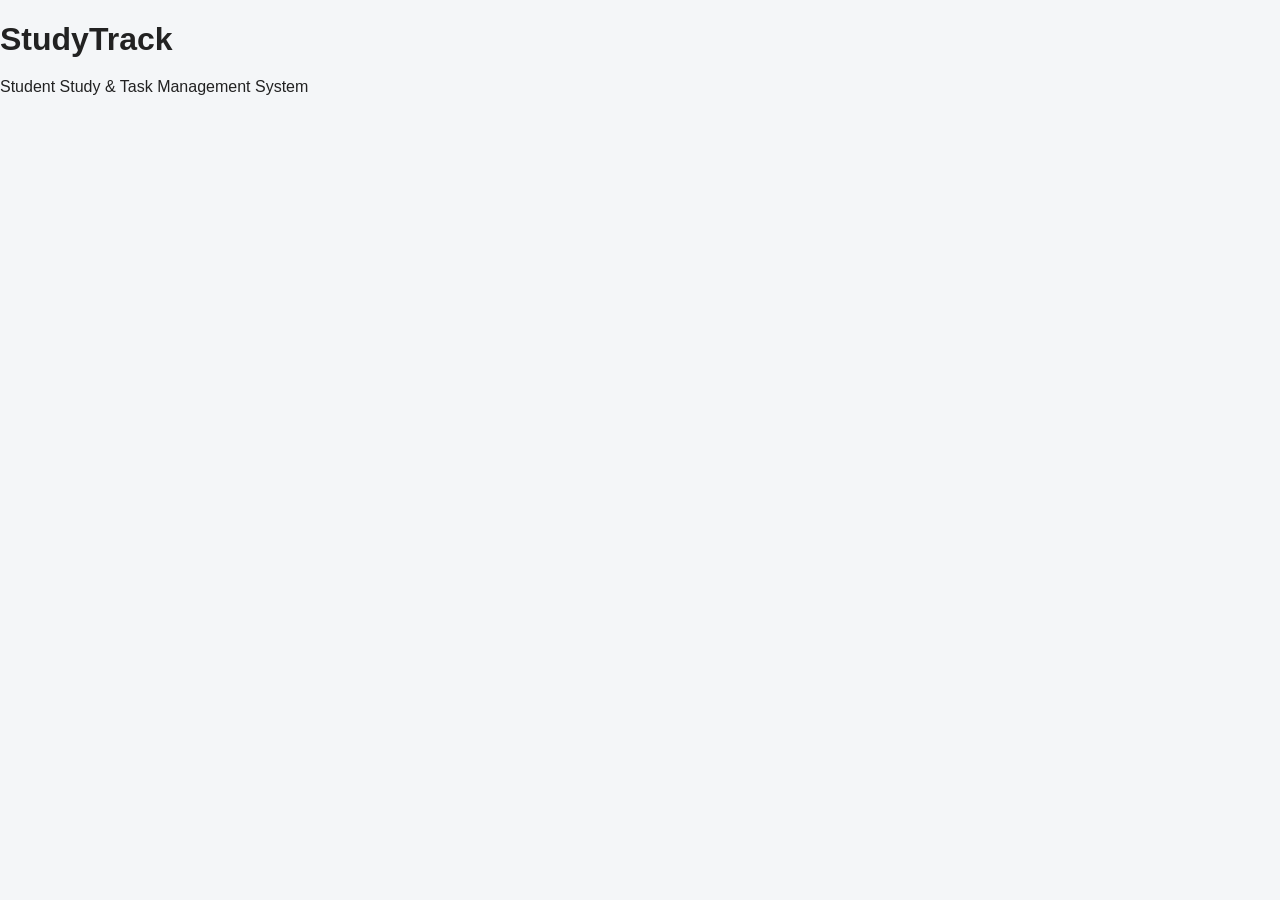
==== frontend/index.html @ 02fb0487 "feat: create frontend skeleton" ====
<!DOCTYPE html>
<html lang="en">
<head>
    <meta charset="UTF-8">
    <meta name="viewport" content="width=device-width, initial-scale=1.0">
    <title>StudyTrack</title>
    <link rel="stylesheet" href="css/style.css">
</head>

<body>

    <h1>StudyTrack</h1>

    <p>Student Study & Task Management System</p>

</body>
</html>
---- frontend/css/style.css ----
/* Basic page styling */

body {
    font-family: Arial, sans-serif;
    margin: 0;
    padding: 0;
    background-color: #f4f6f8;
    color: #222;
}

h1 {
    margin-bottom: 10px;
}

p {
    line-height: 1.6;
}
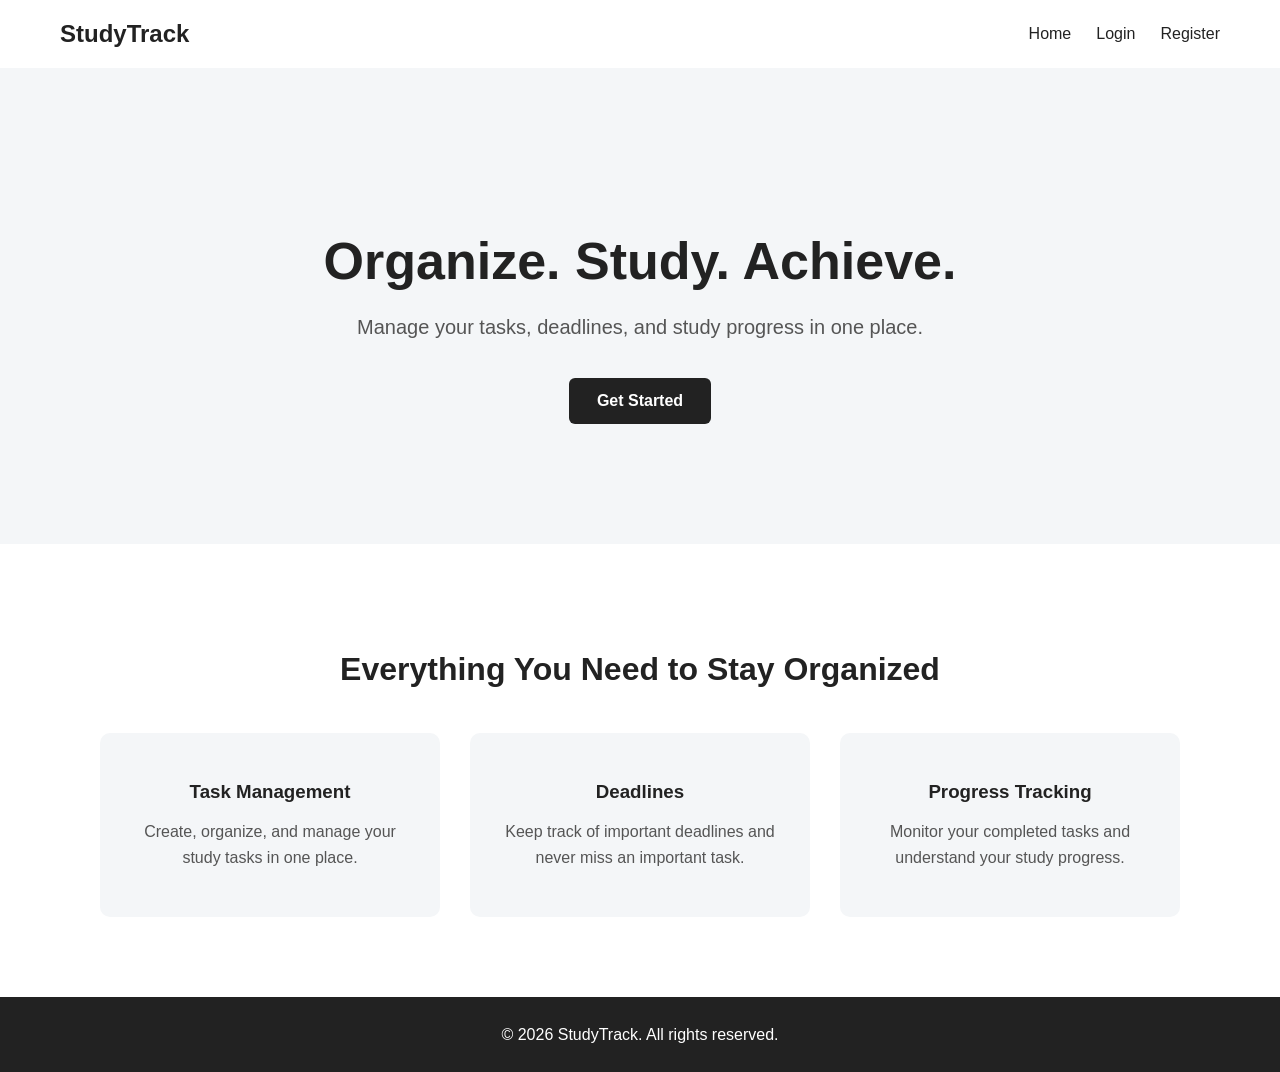
==== commit 30e2ee4e: "feat: build landing page" ====
--- a/frontend/index.html
+++ b/frontend/index.html
@@ -9,9 +9,72 @@
 
 <body>
 
-    <h1>StudyTrack</h1>
+    <header class="navbar">
 
-    <p>Student Study & Task Management System</p>
+        <div class="logo">
+            StudyTrack
+        </div>
+
+        <nav>
+            <a href="index.html">Home</a>
+            <a href="login.html">Login</a>
+            <a href="register.html">Register</a>
+        </nav>
+
+    </header>
+
+    <section class="hero">
+
+        <h1>Organize. Study. Achieve.</h1>
+
+        <p>
+            Manage your tasks, deadlines, and study progress
+            in one place.
+        </p>
+
+        <a href="register.html" class="hero-button">
+            Get Started
+        </a>
+
+    </section>
+    <section class="features">
+
+    <h2>Everything You Need to Stay Organized</h2>
+
+    <div class="feature-container">
+
+        <div class="feature-card">
+            <h3>Task Management</h3>
+            <p>
+                Create, organize, and manage your study tasks
+                in one place.
+            </p>
+        </div>
+
+        <div class="feature-card">
+            <h3>Deadlines</h3>
+            <p>
+                Keep track of important deadlines and never
+                miss an important task.
+            </p>
+        </div>
+
+        <div class="feature-card">
+            <h3>Progress Tracking</h3>
+            <p>
+                Monitor your completed tasks and understand
+                your study progress.
+            </p>
+        </div>
+
+    </div>
+
+</section>
+<footer class="footer">
+
+    <p>&copy; 2026 StudyTrack. All rights reserved.</p>
+
+</footer>
 
 </body>
 </html>
--- a/frontend/css/style.css
+++ b/frontend/css/style.css
@@ -14,4 +14,144 @@
 
 p {
     line-height: 1.6;
+}
+/* Navigation bar */
+
+.navbar {
+    display: flex;
+    justify-content: space-between;
+    align-items: center;
+    padding: 20px 60px;
+    background-color: #ffffff;
+}
+
+.logo {
+    font-size: 24px;
+    font-weight: bold;
+}
+
+.navbar nav {
+    display: flex;
+    gap: 25px;
+}
+
+.navbar a {
+    text-decoration: none;
+    color: #222;
+    font-weight: 500;
+}
+
+.navbar a:hover {
+    text-decoration: underline;
+}
+/* Hero section */
+
+.hero {
+    text-align: center;
+    padding: 120px 20px;
+}
+
+.hero h1 {
+    font-size: 52px;
+    margin-bottom: 20px;
+}
+
+.hero p {
+    font-size: 20px;
+    color: #555;
+    margin-bottom: 35px;
+}
+
+.hero-button {
+    display: inline-block;
+    padding: 14px 28px;
+    background-color: #222;
+    color: #ffffff;
+    text-decoration: none;
+    border-radius: 6px;
+    font-weight: bold;
+}
+
+.hero-button:hover {
+    background-color: #444;
+}
+/* Feature section */
+
+.features {
+    text-align: center;
+    padding: 80px 60px;
+    background-color: #ffffff;
+}
+
+.features h2 {
+    font-size: 32px;
+    margin-bottom: 45px;
+}
+
+.feature-container {
+    display: flex;
+    justify-content: center;
+    gap: 30px;
+    flex-wrap: wrap;
+}
+
+.feature-card {
+    width: 280px;
+    padding: 30px;
+    background-color: #f4f6f8;
+    border-radius: 10px;
+    text-align: center;
+}
+
+.feature-card h3 {
+    margin-bottom: 15px;
+}
+
+.feature-card p {
+    color: #555;
+    line-height: 1.6;
+}
+/* Footer */
+
+.footer {
+    text-align: center;
+    padding: 25px;
+    background-color: #222;
+    color: #ffffff;
+}
+
+.footer p {
+    margin: 0;
+}
+/* Responsive design */
+
+@media (max-width: 768px) {
+
+    .navbar {
+        padding: 20px;
+        flex-direction: column;
+        gap: 15px;
+    }
+
+    .hero {
+        padding: 80px 20px;
+    }
+
+    .hero h1 {
+        font-size: 38px;
+    }
+
+    .features {
+        padding: 60px 20px;
+    }
+
+    .feature-container {
+        flex-direction: column;
+        align-items: center;
+    }
+
+    .feature-card {
+        width: 100%;
+        max-width: 320px;
+    }
 }
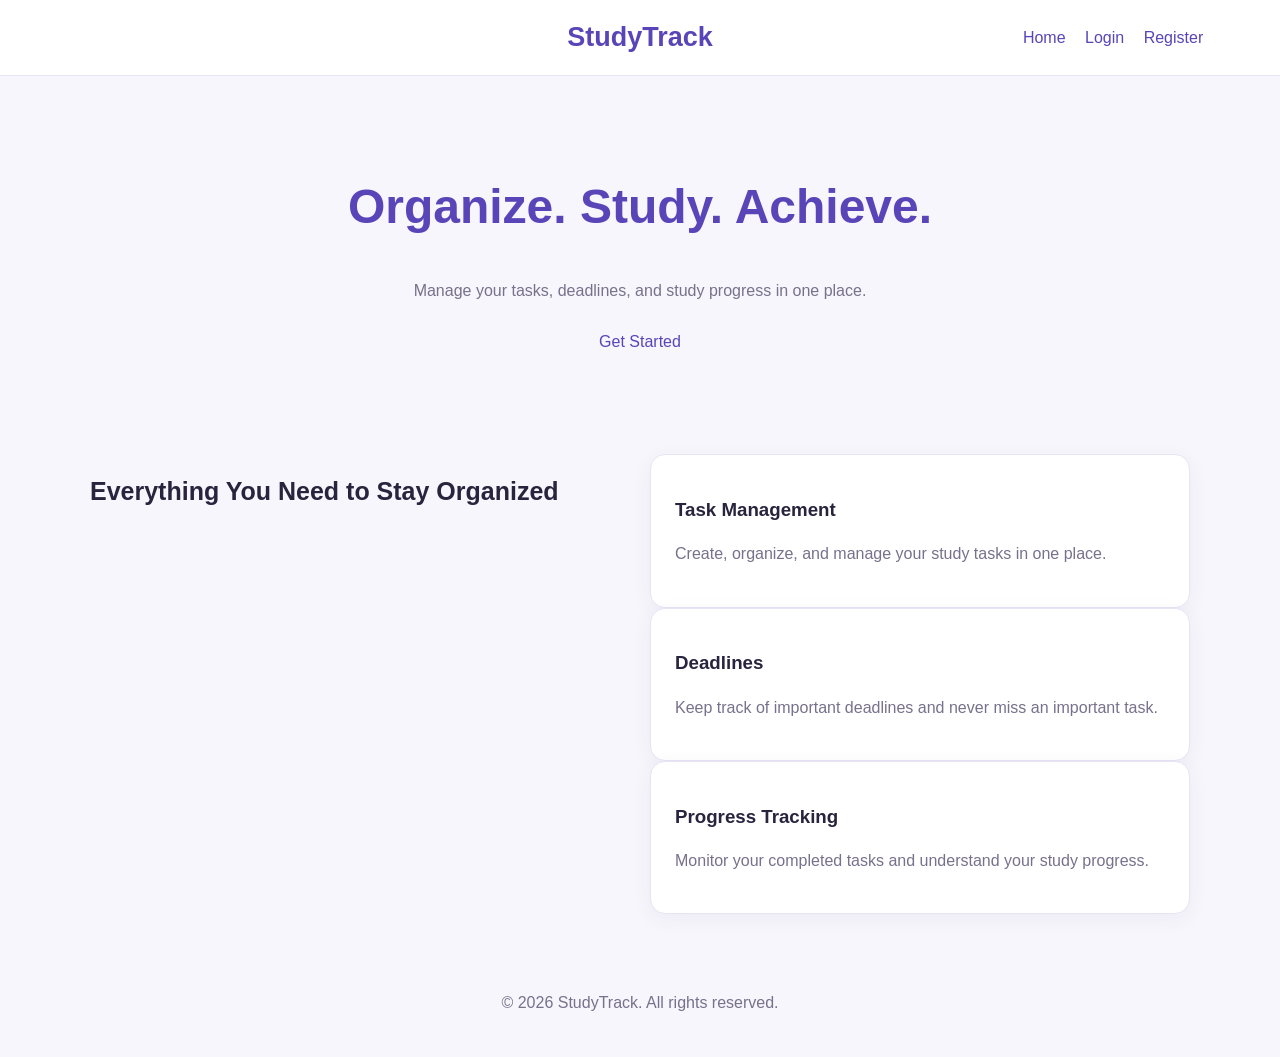
==== commit 9c2b55ec: "fix: connect frontend to Railway backend" ====
--- a/frontend/index.html
+++ b/frontend/index.html
@@ -68,13 +68,11 @@
         </div>
 
     </div>
+    </section>
 
-</section>
-<footer class="footer">
-
-    <p>&copy; 2026 StudyTrack. All rights reserved.</p>
-
-</footer>
+    <footer class="footer">
+        <p>&copy; 2026 StudyTrack. All rights reserved.</p>
+    </footer>
 
 </body>
 </html>
--- a/frontend/css/style.css
+++ b/frontend/css/style.css
@@ -1,157 +1,1854 @@
-/* Basic page styling */
+
+/* ========================================
+   STUDYTRACK — COMPLETE STYLESHEET
+   Soft lavender and clean white theme
+======================================== */
+
+:root {
+    --primary: #7566d9;
+    --primary-dark: #5945b8;
+    --primary-light: #eeeaff;
+    --background: #f7f6fc;
+    --surface: #ffffff;
+    --text: #28243d;
+    --muted: #77718b;
+    --border: #e8e3f5;
+    --success: #26764b;
+    --success-bg: #e5f5eb;
+    --danger: #c53f50;
+    --danger-bg: #fde8eb;
+    --warning: #94651b;
+    --warning-bg: #fff2d9;
+    --shadow: 0 5px 20px rgba(70, 50, 120, 0.06);
+}
+
+/* Reset */
+* {
+    box-sizing: border-box;
+}
+
+html {
+    scroll-behavior: smooth;
+}
 
 body {
-    font-family: Arial, sans-serif;
+    margin: 0;
+    font-family: "Segoe UI", Arial, sans-serif;
+    background: var(--background);
+    color: var(--text);
+    font-size: 16px;
+    line-height: 1.6;
+}
+
+a {
+    color: var(--primary-dark);
+    text-decoration: none;
+}
+
+a:hover {
+    color: var(--primary);
+}
+
+/* ========================================
+   NAVBAR
+======================================== */
+
+.navbar {
+    position: relative;
+    display: flex;
+    align-items: center;
+    justify-content: flex-end;
+    min-height: 76px;
+    padding: 14px 6%;
+    background: var(--surface);
+    border-bottom: 1px solid var(--border);
+}
+
+/* Center StudyTrack independently of the links */
+.navbar .logo {
+    position: absolute;
+    left: 50%;
+    transform: translateX(-50%);
+    margin: 0;
+    color: var(--primary-dark);
+    font-size: 27px;
+    font-weight: 800;
+    white-space: nowrap;
+}
+
+.navbar .nav-links {
+    display: flex;
+    align-items: center;
+    justify-content: flex-end;
+    gap: 24px;
+    margin-left: auto;
+}
+
+.navbar .nav-links a {
+    color: var(--text);
+    font-weight: 600;
+}
+
+.navbar .nav-links a:hover {
+    color: var(--primary);
+}
+
+/* Support common navbar structures */
+nav {
+    background: var(--surface);
+}
+
+nav a {
+    transition: color 0.2s ease;
+}
+
+/* ========================================
+   GENERAL HEADINGS AND SECTIONS
+======================================== */
+
+h1,
+h2,
+h3 {
+    color: var(--text);
+    line-height: 1.3;
+}
+
+h1 {
+    font-size: clamp(27px, 4vw, 36px);
+    margin-top: 0;
+}
+
+h2 {
+    font-size: 25px;
+}
+
+p {
+    color: var(--muted);
+}
+
+section {
+    margin-bottom: 28px;
+}
+
+/* ========================================
+   DASHBOARD
+======================================== */
+
+#dashboard,
+.dashboard-container,
+.dashboard-content {
+    width: min(1120px, 92%);
+    margin: 32px auto;
+}
+
+body:has(#taskList) {
+    background: var(--background);
+}
+
+/* Dashboard heading */
+#taskList {
+    list-style: none;
+    padding: 0;
+    margin: 16px 0 32px;
+    display: grid;
+    gap: 16px;
+}
+
+/* ========================================
+   TASK SUMMARY / COUNTERS
+======================================== */
+
+#totalTasks,
+#completedTasks,
+#pendingTasks {
+    font-weight: 700;
+}
+
+/* ========================================
+   INPUTS AND SELECTS
+======================================== */
+
+input,
+select,
+textarea {
+    font: inherit;
+}
+
+input:not([type="checkbox"]),
+select,
+textarea {
+    min-height: 46px;
+    padding: 10px 13px;
+    color: var(--text);
+    background: var(--surface);
+    border: 1px solid #ded8ed;
+    border-radius: 9px;
+    outline: none;
+    transition: border-color 0.2s, box-shadow 0.2s;
+}
+
+input:not([type="checkbox"]):focus,
+select:focus,
+textarea:focus {
+    border-color: var(--primary);
+    box-shadow: 0 0 0 3px rgba(117, 102, 217, 0.12);
+}
+
+input::placeholder,
+textarea::placeholder {
+    color: #8b859d;
+}
+
+/* Add-task form controls */
+#taskInput {
+    width: min(300px, 100%);
+}
+
+#dueDateInput {
+    width: 165px;
+}
+
+#priorityInput {
+    min-width: 105px;
+}
+
+#searchTaskInput {
+    width: min(300px, 100%);
+}
+
+#taskStatusFilter {
+    min-width: 125px;
+}
+
+/* ========================================
+   BUTTONS
+======================================== */
+
+button {
+    font: inherit;
+}
+
+button,
+#addTaskButton {
+    cursor: pointer;
+    transition: background 0.2s, transform 0.2s;
+}
+
+#addTaskButton,
+button[type="submit"] {
+    padding: 11px 18px;
+    color: #ffffff;
+    background: var(--primary);
+    border: none;
+    border-radius: 9px;
+    font-weight: 700;
+}
+
+#addTaskButton:hover,
+button[type="submit"]:hover {
+    background: var(--primary-dark);
+}
+
+button:focus-visible,
+a:focus-visible {
+    outline: 3px solid rgba(117, 102, 217, 0.35);
+    outline-offset: 3px;
+}
+
+/* ========================================
+   TASK CARDS
+======================================== */
+
+#taskList .task-card {
+    display: block;
+    padding: 20px;
+    margin: 0;
+    background: var(--surface);
+    border: 1px solid var(--border);
+    border-radius: 16px;
+    box-shadow: var(--shadow);
+    transition: box-shadow 0.2s, transform 0.2s;
+}
+
+#taskList .task-card:hover {
+    box-shadow: 0 8px 26px rgba(70, 50, 120, 0.1);
+}
+
+.task-card-heading {
+    display: flex;
+    align-items: center;
+    justify-content: space-between;
+    gap: 12px;
+    flex-wrap: wrap;
+    padding-bottom: 14px;
+    border-bottom: 1px solid #eeeaf5;
+}
+
+.task-title-wrap {
+    display: flex;
+    align-items: center;
+    gap: 11px;
+    min-width: 0;
+}
+
+.task-checkbox {
+    width: 17px;
+    height: 17px;
+    flex-shrink: 0;
+    accent-color: var(--primary);
+    cursor: pointer;
+}
+
+.task-title {
+    font-size: 16px;
+    font-weight: 650;
+    overflow-wrap: anywhere;
+}
+
+.task-card.completed .task-title {
+    color: #89839a;
+    text-decoration: line-through;
+}
+
+/* Status badges */
+.task-status,
+.priority-badge {
+    display: inline-block;
+    width: fit-content;
+    padding: 5px 11px;
+    border-radius: 20px;
+    font-size: 12px;
+    font-weight: 700;
+}
+
+.status-completed {
+    color: var(--success);
+    background: var(--success-bg);
+}
+
+.status-pending {
+    color: var(--primary-dark);
+    background: var(--primary-light);
+}
+
+/* Each detail gets its own row */
+.task-card-details {
+    display: grid;
+    grid-template-columns: 1fr;
+    gap: 12px;
+    margin: 0;
+    padding: 16px 0;
+    border-bottom: 1px solid #eeeaf5;
+}
+
+.task-detail-row {
+    display: flex;
+    align-items: center;
+    gap: 12px;
+    flex-wrap: wrap;
+    font-size: 14px;
+}
+
+.detail-label {
+    min-width: 115px;
+    color: var(--muted);
+    font-weight: 600;
+}
+
+/* Priority colours */
+.priority-high {
+    color: var(--danger);
+    background: var(--danger-bg);
+}
+
+.priority-medium {
+    color: var(--warning);
+    background: var(--warning-bg);
+}
+
+.priority-low {
+    color: var(--success);
+    background: var(--success-bg);
+}
+
+/* Deadline status */
+.deadline-status {
+    font-weight: 500;
+}
+
+.deadline-overdue {
+    color: var(--danger);
+    font-weight: 700;
+}
+
+/* Edit and Delete on their own row */
+.task-card-actions {
+    display: flex;
+    align-items: center;
+    flex-wrap: wrap;
+    gap: 10px;
+    padding-top: 15px;
+}
+
+.task-card-actions button {
+    min-height: 38px;
+    padding: 8px 16px;
+    border: none;
+    border-radius: 9px;
+    font-size: 14px;
+    font-weight: 700;
+}
+
+.edit-task-button {
+    color: var(--primary-dark);
+    background: var(--primary-light);
+}
+
+.edit-task-button:hover {
+    background: #ded6ff;
+}
+
+.delete-task-button {
+    color: var(--danger);
+    background: var(--danger-bg);
+}
+
+.delete-task-button:hover {
+    background: #fbd8de;
+}
+
+.empty-task-message {
+    padding: 25px;
+    color: var(--muted);
+    text-align: center;
+    background: var(--surface);
+    border: 1px solid var(--border);
+    border-radius: 14px;
+}
+
+/* ========================================
+   LOGIN AND REGISTRATION
+======================================== */
+
+.auth-container {
+    width: min(430px, 92%);
+    margin: 55px auto;
+    padding: 30px;
+    background: var(--surface);
+    border: 1px solid var(--border);
+    border-radius: 18px;
+    box-shadow: var(--shadow);
+}
+
+.auth-container h1,
+.auth-container h2 {
+    text-align: center;
+    color: var(--primary-dark);
+}
+
+.auth-container form {
+    display: grid;
+    gap: 15px;
+}
+
+.auth-container input,
+.auth-container select {
+    width: 100%;
+}
+
+.auth-container button {
+    width: 100%;
+    margin-top: 5px;
+}
+
+/* ========================================
+   HOMEPAGE / HERO / FEATURES
+======================================== */
+
+.hero {
+    width: min(1100px, 90%);
+    margin: 55px auto;
+    padding: 45px 20px;
+    text-align: center;
+}
+
+.hero h1 {
+    font-size: clamp(32px, 5vw, 48px);
+    color: var(--primary-dark);
+}
+
+.hero p {
+    max-width: 650px;
+    margin: 16px auto 25px;
+}
+
+.features {
+    width: min(1100px, 90%);
+    margin: 35px auto;
+    display: grid;
+    grid-template-columns: repeat(auto-fit, minmax(220px, 1fr));
+    gap: 20px;
+}
+
+.feature-card {
+    padding: 24px;
+    background: var(--surface);
+    border: 1px solid var(--border);
+    border-radius: 15px;
+    box-shadow: var(--shadow);
+}
+
+footer {
+    padding: 25px;
+    color: var(--muted);
+    text-align: center;
+}
+
+/* ========================================
+   RESPONSIVE LAYOUT
+======================================== */
+
+@media (max-width: 700px) {
+    .navbar {
+        min-height: 68px;
+        padding: 12px 4%;
+    }
+
+    .navbar .logo {
+        font-size: 21px;
+    }
+
+    .navbar .nav-links {
+        gap: 12px;
+    }
+
+    .navbar .nav-links a {
+        font-size: 13px;
+    }
+
+    #dashboard,
+    .dashboard-container,
+    .dashboard-content {
+        width: 94%;
+        margin: 22px auto;
+    }
+
+    #taskInput,
+    #searchTaskInput {
+        width: 100%;
+    }
+
+    .auth-container {
+        padding: 22px;
+        margin: 30px auto;
+    }
+}
+
+@media (max-width: 480px) {
+    .navbar {
+        padding: 12px;
+    }
+
+    .navbar .logo {
+        position: static;
+        transform: none;
+        margin-right: auto;
+        font-size: 19px;
+    }
+
+    .navbar .nav-links {
+        gap: 10px;
+    }
+
+    #taskList .task-card {
+        padding: 14px;
+    }
+
+    .task-card-heading {
+        align-items: flex-start;
+    }
+
+    .task-card-details {
+        gap: 13px;
+    }
+
+    .detail-label {
+        min-width: 100px;
+    }
+
+    .task-card-actions button {
+        flex: 1;
+    }
+}
+.navbar a {
+    margin-left: 15px !important;
+}
+
+.navbar .nav-links {
+    gap: 35px !important;
+}
+
+/* =====================================
+   STUDYTRACK DASHBOARD POLISH
+===================================== */
+
+/* Center the main dashboard content */
+body:has(#taskList) > h1,
+body:has(#taskList) > p,
+body:has(#taskList) > h2,
+body:has(#taskList) > section {
+    max-width: 1120px;
+    margin-left: auto;
+    margin-right: auto;
+}
+
+/* Improve dashboard page spacing */
+body:has(#taskList) {
+    line-height: 1.55;
+}
+
+body:has(#taskList) h1 {
+    margin-top: 28px;
+    margin-bottom: 8px;
+    font-size: 32px;
+    letter-spacing: -0.7px;
+}
+
+body:has(#taskList) h2 {
+    margin-top: 26px;
+    margin-bottom: 14px;
+    font-size: 23px;
+}
+
+/* Keep task list aligned and neatly spaced */
+#taskList {
+    max-width: 1120px;
+    margin: 18px auto 35px;
+    padding: 0;
+    gap: 14px;
+}
+
+/* More compact task cards */
+#taskList .task-card {
+    padding: 18px 20px;
+    border-radius: 14px;
+    border: 1px solid #e9e4f5;
+    box-shadow: 0 4px 16px rgba(70, 50, 120, 0.045);
+}
+
+#taskList .task-card:hover {
+    transform: translateY(-1px);
+    box-shadow: 0 7px 20px rgba(70, 50, 120, 0.09);
+}
+
+/* Clear task title and status alignment */
+.task-card-heading {
+    padding-bottom: 12px;
+    gap: 14px;
+}
+
+.task-title {
+    font-size: 16px;
+    line-height: 1.5;
+}
+
+.task-status {
+    flex-shrink: 0;
+}
+
+/* Separate, readable task details */
+.task-card-details {
+    padding: 13px 0;
+    gap: 10px;
+}
+
+.task-detail-row {
+    display: grid;
+    grid-template-columns: 125px 1fr;
+    align-items: center;
+    gap: 10px;
+    min-height: 25px;
+}
+
+.detail-label {
+    min-width: 0;
+    font-size: 13px;
+}
+
+.task-card-actions {
+    padding-top: 13px;
+    gap: 10px;
+}
+
+.task-card-actions button {
+    min-width: 72px;
+    min-height: 38px;
+}
+
+/* Better form arrangement */
+#taskInput,
+#dueDateInput,
+#priorityInput,
+#searchTaskInput,
+#taskStatusFilter {
+    border-radius: 9px;
+}
+
+/* Navbar spacing */
+.navbar .nav-links {
+    display: flex;
+    align-items: center;
+    gap: 32px;
+}
+
+.navbar .nav-links a {
+    font-size: 15px;
+    font-weight: 600;
+}
+
+/* Responsive adjustments */
+@media (max-width: 1160px) {
+    body:has(#taskList) > h1,
+    body:has(#taskList) > p,
+    body:has(#taskList) > h2,
+    body:has(#taskList) > section,
+    #taskList {
+        width: 92%;
+    }
+}
+
+@media (max-width: 600px) {
+    body:has(#taskList) h1 {
+        font-size: 27px;
+    }
+
+    .task-card-heading {
+        align-items: flex-start;
+    }
+
+    .task-detail-row {
+        grid-template-columns: 105px 1fr;
+    }
+
+    .navbar .nav-links {
+        gap: 14px;
+    }
+}
+
+/* ========================================
+   STUDYTRACK - NEW LAVENDER DASHBOARD
+   ======================================== */
+
+:root {
+    --st-purple: #7967e8;
+    --st-purple-dark: #6250ce;
+    --st-lavender: #eeeaff;
+    --st-page: #f7f6fc;
+    --st-white: #ffffff;
+    --st-text: #302d43;
+    --st-muted: #8d8a9f;
+    --st-border: #eeecf5;
+    --st-green: #43a889;
+    --st-radius: 16px;
+}
+
+* {
+    box-sizing: border-box;
+}
+
+body.studytrack-app {
+    margin: 0;
+    min-height: 100vh;
+    background: var(--st-page);
+    color: var(--st-text);
+    font-family: "Segoe UI", Arial, sans-serif;
+    font-size: 14px;
+}
+
+/* Sidebar */
+
+.studytrack-app .sidebar {
+    position: fixed;
+    inset: 0 auto 0 0;
+    z-index: 10;
+    display: flex;
+    flex-direction: column;
+    width: 235px;
+    padding: 30px 18px 22px;
+    background: var(--st-white);
+    border-right: 1px solid var(--st-border);
+}
+
+.studytrack-app .brand {
+    display: flex;
+    align-items: center;
+    gap: 11px;
+    margin: 0 0 44px 6px;
+    color: var(--st-purple);
+    text-decoration: none;
+    font-size: 22px;
+    font-weight: 750;
+    letter-spacing: -0.7px;
+}
+
+.studytrack-app .brand-icon {
+    display: grid;
+    place-items: center;
+    width: 36px;
+    height: 36px;
+    border-radius: 12px;
+    background: var(--st-purple);
+    color: white;
+    font-size: 20px;
+}
+
+.studytrack-app .sidebar-label {
+    margin: 0 0 12px 12px;
+    color: #aaa6bb;
+    font-size: 10px;
+    font-weight: 750;
+    letter-spacing: 1.5px;
+}
+
+.studytrack-app .sidebar-nav {
+    display: grid;
+    gap: 7px;
+}
+
+.studytrack-app .sidebar-link {
+    display: flex;
+    align-items: center;
+    gap: 13px;
+    padding: 13px 12px;
+    border-radius: 11px;
+    color: #777387;
+    font-size: 13px;
+    font-weight: 550;
+    text-decoration: none;
+    transition: background 0.2s, color 0.2s;
+}
+
+.studytrack-app .sidebar-link span {
+    width: 20px;
+    text-align: center;
+    font-size: 19px;
+}
+
+.studytrack-app .sidebar-link:hover,
+.studytrack-app .sidebar-link.active {
+    background: var(--st-lavender);
+    color: var(--st-purple-dark);
+}
+
+.studytrack-app .sidebar-bottom {
+    display: grid;
+    gap: 5px;
+    margin-top: auto;
+}
+
+/* Main layout */
+
+.studytrack-app .main-content {
+    width: calc(100% - 235px);
+    max-width: 1700px;
+    margin-left: 235px;
+    padding: 30px 36px 20px;
+}
+
+.studytrack-app .topbar {
+    display: flex;
+    align-items: center;
+    justify-content: space-between;
+    flex-wrap: wrap;
+    gap: 20px;
+    margin-bottom: 26px;
+}
+
+.studytrack-app .eyebrow,
+.studytrack-app .banner-kicker {
+    margin: 0 0 7px;
+    color: var(--st-purple);
+    font-size: 10px;
+    font-weight: 750;
+    letter-spacing: 1.6px;
+}
+
+.studytrack-app .topbar h1 {
+    margin: 0;
+    font-size: 29px;
+    letter-spacing: -1px;
+}
+
+.studytrack-app .wave {
+    color: #e8ae66;
+}
+
+.studytrack-app .topbar-actions {
+    display: flex;
+    align-items: center;
+    flex-wrap: wrap;
+    gap: 12px;
+}
+
+.studytrack-app .search-box {
+    display: flex;
+    align-items: center;
+    gap: 9px;
+    width: 230px;
+    padding: 0 13px;
+    border: 1px solid transparent;
+    border-radius: 10px;
+    background: #eeedf7;
+    color: var(--st-muted);
+}
+
+.studytrack-app .search-box input {
+    width: 100%;
+    min-width: 0;
+    padding: 12px 0;
+    border: 0;
+    outline: none;
+    background: transparent;
+    color: var(--st-text);
+    font: inherit;
+}
+
+/* Buttons and inputs */
+
+.studytrack-app .primary-button {
+    display: inline-flex;
+    align-items: center;
+    justify-content: center;
+    gap: 6px;
+    min-height: 40px;
+    padding: 10px 16px;
+    border: 0;
+    border-radius: 10px;
+    background: var(--st-purple);
+    color: white;
+    font: inherit;
+    font-weight: 650;
+    cursor: pointer;
+    transition: background 0.2s, transform 0.2s;
+}
+
+.studytrack-app .primary-button:hover {
+    background: var(--st-purple-dark);
+    transform: translateY(-1px);
+}
+
+.studytrack-app input,
+.studytrack-app select {
+    max-width: 100%;
+    font-family: inherit;
+}
+
+.studytrack-app input:focus,
+.studytrack-app select:focus {
+    outline: 2px solid #c8befd;
+    outline-offset: 1px;
+}
+
+/* Welcome banner */
+
+.studytrack-app .welcome-banner {
+    position: relative;
+    display: flex;
+    align-items: center;
+    justify-content: space-between;
+    overflow: hidden;
+    min-height: 155px;
+    margin-bottom: 28px;
+    padding: 27px 32px;
+    border: 1px solid #e5defe;
+    border-radius: 18px;
+    background: linear-gradient(110deg, #eee9ff, #f7f3ff 65%, #fff8f2);
+}
+
+.studytrack-app .welcome-banner h2 {
+    margin: 0 0 8px;
+    font-size: 27px;
+    letter-spacing: -0.8px;
+}
+
+.studytrack-app .welcome-banner p:last-child {
+    margin: 0;
+    color: #79748f;
+}
+
+.studytrack-app .banner-decoration {
+    display: grid;
+    place-items: center;
+    width: 95px;
+    height: 95px;
+    margin-right: 20px;
+    border: 1px solid #d9ceff;
+    border-radius: 30px;
+    background: #e2d9ff;
+    color: var(--st-purple);
+    font-size: 47px;
+    transform: rotate(12deg);
+}
+
+/* Section headings */
+
+.studytrack-app .overview-section,
+.studytrack-app .content-panel {
+    min-width: 0;
+}
+
+.studytrack-app .section-heading {
+    display: flex;
+    align-items: center;
+    justify-content: space-between;
+    gap: 14px;
+    margin-bottom: 19px;
+}
+
+.studytrack-app .section-heading h2 {
+    margin: 0 0 6px;
+    font-size: 17px;
+    letter-spacing: -0.3px;
+}
+
+.studytrack-app .section-heading p {
+    margin: 0;
+    color: var(--st-muted);
+    font-size: 12px;
+    line-height: 1.5;
+}
+
+.studytrack-app .summary-cards {
+    display: grid;
+    grid-template-columns: repeat(3, minmax(0, 1fr));
+    gap: 17px;
+    margin-bottom: 30px;
+}
+
+.studytrack-app .summary-card {
+    display: flex;
+    flex-direction: column;
+    align-items: flex-start;
+    gap: 9px;
+    min-width: 0;
+    padding: 21px;
+    border: 1px solid var(--st-border);
+    border-radius: var(--st-radius);
+    background: var(--st-white);
+    box-shadow: 0 3px 12px rgb(49 38 90 / 3%);
+}
+
+.studytrack-app .summary-icon {
+    display: grid;
+    place-items: center;
+    width: 39px;
+    height: 39px;
+    margin-bottom: 3px;
+    border-radius: 12px;
+    font-size: 21px;
+}
+
+.studytrack-app .icon-purple {
+    background: #eee9ff;
+    color: #7967e8;
+}
+
+.studytrack-app .icon-green {
+    background: #e4f6ef;
+    color: #3c9e7d;
+}
+
+.studytrack-app .icon-peach {
+    background: #fff0e5;
+    color: #d88b53;
+}
+
+.studytrack-app .summary-card > span {
+    color: #777387;
+    font-size: 12px;
+}
+
+.studytrack-app .summary-card strong {
+    font-size: 29px;
+    line-height: 1;
+}
+
+.studytrack-app .summary-card small {
+    color: #a09caf;
+    font-size: 11px;
+}
+
+/* Content panels */
+
+.studytrack-app .content-grid {
+    display: grid;
+    grid-template-columns: minmax(0, 1.2fr) minmax(260px, 0.8fr);
+    align-items: start;
+    gap: 20px;
+    margin-bottom: 24px;
+}
+
+.studytrack-app .content-panel {
+    padding: 23px;
+    border: 1px solid var(--st-border);
+    border-radius: var(--st-radius);
+    background: var(--st-white);
+    box-shadow: 0 3px 12px rgb(49 38 90 / 3%);
+}
+
+.studytrack-app .text-link {
+    flex-shrink: 0;
+    color: var(--st-purple);
+    font-size: 12px;
+    font-weight: 650;
+    text-decoration: none;
+}
+
+.studytrack-app .text-link:hover {
+    color: var(--st-purple-dark);
+}
+
+/* Folders */
+
+.studytrack-app .folder-form {
+    display: flex;
+    gap: 8px;
+    margin-bottom: 17px;
+}
+
+.studytrack-app .folder-form input {
+    width: 100%;
+    min-width: 0;
+    padding: 11px 12px;
+    border: 1px solid var(--st-border);
+    border-radius: 9px;
+    background: #fbfaff;
+    font-size: 12px;
+}
+
+.studytrack-app .folder-form .primary-button {
+    flex-shrink: 0;
+    min-height: 38px;
+    padding: 9px 13px;
+    font-size: 12px;
+}
+
+.studytrack-app .folder-grid {
+    display: grid;
+    grid-template-columns: repeat(2, minmax(0, 1fr));
+    gap: 11px;
+}
+
+.studytrack-app .folder-card {
+    display: flex;
+    flex-direction: column;
+    align-items: flex-start;
+    gap: 8px;
+    min-width: 0;
+    padding: 15px;
+    border: 1px solid #eeebf8;
+    border-radius: 12px;
+    background: #faf9ff;
+    color: var(--st-text);
+    text-align: left;
+    cursor: pointer;
+    transition: border-color 0.2s, transform 0.2s;
+}
+
+.studytrack-app .folder-card:hover {
+    transform: translateY(-2px);
+    border-color: #c7bafa;
+}
+
+.studytrack-app .folder-card strong {
+    overflow-wrap: anywhere;
+    font-size: 12px;
+}
+
+.studytrack-app .folder-card small {
+    color: var(--st-muted);
+    font-size: 11px;
+}
+
+/* Date search */
+
+.studytrack-app .calendar-symbol {
+    display: grid;
+    place-items: center;
+    flex-shrink: 0;
+    width: 39px;
+    height: 39px;
+    border-radius: 12px;
+    background: #eee9ff;
+    color: var(--st-purple);
+    font-size: 22px;
+}
+
+.studytrack-app .date-search-form {
+    display: grid;
+    gap: 11px;
+    margin-top: 24px;
+}
+
+.studytrack-app .date-search-form label,
+.studytrack-app .form-field label {
+    color: #716d83;
+    font-size: 12px;
+    font-weight: 650;
+}
+
+.studytrack-app .date-search-form input,
+.studytrack-app .form-field input,
+.studytrack-app .form-field select,
+.studytrack-app .task-filters select {
+    width: 100%;
+    min-width: 0;
+    padding: 11px 12px;
+    border: 1px solid var(--st-border);
+    border-radius: 9px;
+    background: #fbfaff;
+    color: var(--st-text);
+    font-size: 12px;
+}
+
+.studytrack-app .helper-text {
+    margin: 13px 0 0;
+    color: var(--st-muted);
+    font-size: 11px;
+    line-height: 1.6;
+}
+
+/* Task management */
+
+.studytrack-app .tasks-panel {
+    margin-bottom: 25px;
+}
+
+.studytrack-app .task-filters {
+    display: flex;
+    justify-content: flex-end;
+    flex-wrap: wrap;
+    gap: 10px;
+    margin-bottom: 17px;
+}
+
+.studytrack-app .task-filters select {
+    width: auto;
+    min-width: 145px;
+    background: #fbfaff;
+}
+
+.studytrack-app .task-form {
+    display: grid;
+    grid-template-columns: minmax(150px, 1.5fr) repeat(3, minmax(100px, 0.8fr)) auto;
+    align-items: end;
+    gap: 12px;
+    margin-bottom: 20px;
+    padding: 16px;
+    border-radius: 12px;
+    background: #f8f7fd;
+}
+
+.studytrack-app #taskInput {
+    width: 100%;
+    min-width: 0;
+    padding: 12px;
+    border: 1px solid var(--st-border);
+    border-radius: 9px;
+    background: white;
+    font-size: 12px;
+}
+
+.studytrack-app .form-field {
+    display: grid;
+    gap: 7px;
+    min-width: 0;
+}
+
+.studytrack-app .task-form > .primary-button {
+    white-space: nowrap;
+}
+
+.studytrack-app .task-list {
+    display: grid;
+    gap: 11px;
     margin: 0;
     padding: 0;
-    background-color: #f4f6f8;
-    color: #222;
-}
-
-h1 {
-    margin-bottom: 10px;
-}
-
-p {
-    line-height: 1.6;
-}
-/* Navigation bar */
-
-.navbar {
-    display: flex;
+    list-style: none;
+}
+
+.studytrack-app .task-list > li {
+    min-width: 0;
+    padding: 15px;
+    border: 1px solid var(--st-border);
+    border-radius: 12px;
+    background: white;
+}
+
+.studytrack-app .app-footer {
+    padding: 14px 0 5px;
+    color: #a19daf;
+    text-align: center;
+    font-size: 11px;
+}
+
+.studytrack-app .app-footer span {
+    color: #d98caf;
+}
+
+/* Responsive design */
+
+@media (max-width: 1150px) {
+    .studytrack-app .main-content {
+        padding: 26px 23px;
+    }
+
+    .studytrack-app .content-grid {
+        grid-template-columns: 1fr;
+    }
+
+    .studytrack-app .task-form {
+        grid-template-columns: repeat(2, minmax(0, 1fr));
+    }
+
+    .studytrack-app .task-form > #taskInput {
+        grid-column: 1 / -1;
+    }
+}
+
+@media (max-width: 760px) {
+    .studytrack-app .sidebar {
+        position: static;
+        width: 100%;
+        padding: 15px;
+        border-right: 0;
+        border-bottom: 1px solid var(--st-border);
+    }
+
+    .studytrack-app .brand {
+        margin: 0 0 16px;
+    }
+
+    .studytrack-app .sidebar-label,
+    .studytrack-app .sidebar-bottom {
+        display: none;
+    }
+
+    .studytrack-app .sidebar-nav {
+        display: flex;
+        gap: 6px;
+        overflow-x: auto;
+    }
+
+    .studytrack-app .sidebar-link {
+        flex-shrink: 0;
+        padding: 10px;
+        font-size: 12px;
+    }
+
+    .studytrack-app .sidebar-link span {
+        width: auto;
+    }
+
+    .studytrack-app .main-content {
+        width: 100%;
+        margin-left: 0;
+        padding: 22px 15px;
+    }
+
+    .studytrack-app .topbar {
+        align-items: flex-start;
+    }
+
+    .studytrack-app .topbar h1 {
+        font-size: 25px;
+    }
+
+    .studytrack-app .topbar-actions {
+        width: 100%;
+    }
+
+    .studytrack-app .search-box {
+        flex: 1;
+        width: auto;
+    }
+
+    .studytrack-app .welcome-banner {
+        min-height: 135px;
+        padding: 22px;
+    }
+
+    .studytrack-app .welcome-banner h2 {
+        font-size: 23px;
+    }
+
+    .studytrack-app .banner-decoration {
+        width: 55px;
+        height: 55px;
+        margin-right: 0;
+        border-radius: 18px;
+        font-size: 28px;
+    }
+
+    .studytrack-app .summary-cards {
+        gap: 10px;
+    }
+
+    .studytrack-app .summary-card {
+        padding: 13px;
+    }
+
+    .studytrack-app .summary-card strong {
+        font-size: 24px;
+    }
+
+    .studytrack-app .summary-card small {
+        line-height: 1.4;
+    }
+
+    .studytrack-app .content-panel {
+        padding: 17px;
+    }
+
+    .studytrack-app .folder-grid {
+        grid-template-columns: repeat(2, minmax(0, 1fr));
+    }
+
+    .studytrack-app .task-form {
+        grid-template-columns: 1fr;
+    }
+
+    .studytrack-app .task-form > #taskInput {
+        grid-column: auto;
+    }
+
+    .studytrack-app .task-filters {
+        justify-content: stretch;
+    }
+
+    .studytrack-app .task-filters select {
+        flex: 1;
+        min-width: 0;
+    }
+}
+
+@media (max-width: 390px) {
+    .studytrack-app .summary-cards {
+        grid-template-columns: 1fr;
+    }
+
+    .studytrack-app .banner-decoration {
+        display: none;
+    }
+
+    .studytrack-app .folder-form {
+        flex-direction: column;
+    }
+}
+
+/* StudyTrack Calendar */
+.calendar-panel {
+    padding: 24px;
+}
+
+.calendar-toolbar {
+    display: flex;
+    align-items: center;
     justify-content: space-between;
-    align-items: center;
-    padding: 20px 60px;
-    background-color: #ffffff;
-}
-
-.logo {
+    gap: 12px;
+    flex-wrap: wrap;
+    margin-bottom: 24px;
+}
+
+.calendar-toolbar h2 {
+    margin: 0;
     font-size: 24px;
-    font-weight: bold;
-}
-
-.navbar nav {
-    display: flex;
-    gap: 25px;
-}
-
-.navbar a {
-    text-decoration: none;
-    color: #222;
-    font-weight: 500;
-}
-
-.navbar a:hover {
-    text-decoration: underline;
-}
-/* Hero section */
-
-.hero {
+    flex: 1;
     text-align: center;
-    padding: 120px 20px;
-}
-
-.hero h1 {
-    font-size: 52px;
-    margin-bottom: 20px;
-}
-
-.hero p {
-    font-size: 20px;
-    color: #555;
-    margin-bottom: 35px;
-}
-
-.hero-button {
+}
+
+.calendar-nav {
+    width: 42px;
+    height: 42px;
+    border: 1px solid #e7e1f5;
+    border-radius: 12px;
+    background: #f5f1ff;
+    color: #7658e8;
+    font-size: 22px;
+    cursor: pointer;
+}
+
+.calendar-grid {
+    display: grid;
+    grid-template-columns: repeat(7, minmax(0, 1fr));
+    gap: 10px;
+}
+
+.calendar-weekday {
+    padding: 12px 4px;
+    text-align: center;
+    font-weight: 700;
+    color: #81749f;
+    font-size: 13px;
+}
+
+.calendar-day {
+    min-height: 95px;
+    padding: 12px 8px;
+    display: flex;
+    flex-direction: column;
+    align-items: flex-start;
+    gap: 10px;
+    border: 1px solid #eee9f7;
+    border-radius: 14px;
+    background: #fff;
+    color: #30264b;
+    text-align: left;
+    font: inherit;
+}
+
+button.calendar-day {
+    cursor: pointer;
+    transition: background 0.15s ease, border-color 0.15s ease;
+}
+
+button.calendar-day:hover {
+    background: #f7f3ff;
+    border-color: #b9a7ff;
+}
+
+.calendar-day-number {
+    font-weight: 700;
+}
+
+.calendar-empty {
+    background: #faf9fd;
+    border-color: transparent;
+}
+
+.calendar-today {
+    border: 2px solid #9b83ff;
+}
+
+.calendar-selected {
+    background: #eee8ff !important;
+    border: 2px solid #8065ef !important;
+}
+
+.calendar-task-indicator {
     display: inline-block;
-    padding: 14px 28px;
-    background-color: #222;
-    color: #ffffff;
-    text-decoration: none;
-    border-radius: 6px;
-    font-weight: bold;
-}
-
-.hero-button:hover {
-    background-color: #444;
-}
-/* Feature section */
-
-.features {
-    text-align: center;
-    padding: 80px 60px;
-    background-color: #ffffff;
-}
-
-.features h2 {
-    font-size: 32px;
-    margin-bottom: 45px;
-}
-
-.feature-container {
-    display: flex;
+    max-width: 100%;
+    padding: 5px 7px;
+    border-radius: 7px;
+    background: #eee8ff;
+    color: #684bd4;
+    font-size: 11px;
+    font-weight: 700;
+    overflow-wrap: anywhere;
+}
+
+.calendar-task-indicator.all-tasks-completed {
+    background: #e3f7ee;
+    color: #23865f;
+}
+
+.calendar-legend {
+    display: flex;
+    gap: 20px;
+    flex-wrap: wrap;
+    margin-top: 20px;
+    color: #81749f;
+    font-size: 13px;
+}
+
+.calendar-legend span {
+    display: flex;
+    align-items: center;
+    gap: 7px;
+}
+
+.legend-dot {
+    width: 10px;
+    height: 10px;
+    display: inline-block;
+    border-radius: 50%;
+    background: #9b83ff;
+}
+
+.legend-completed {
+    background: #55bb8b;
+}
+
+.calendar-task-panel {
+    margin-top: 28px;
+    padding: 24px;
+}
+
+@media (max-width: 650px) {
+    .calendar-panel,
+    .calendar-task-panel {
+        padding: 14px;
+    }
+
+    .calendar-grid {
+        gap: 5px;
+    }
+
+    .calendar-day {
+        min-height: 65px;
+        padding: 7px 4px;
+        border-radius: 9px;
+        gap: 6px;
+    }
+
+    .calendar-weekday {
+        font-size: 11px;
+        padding: 8px 2px;
+    }
+
+    .calendar-task-indicator {
+        font-size: 9px;
+        padding: 3px;
+    }
+
+    .calendar-toolbar h2 {
+        font-size: 19px;
+    }
+}
+
+/* ================================
+   STUDYTRACK PROGRESS ANALYTICS
+================================ */
+
+.analytics-panel {
+    margin-bottom: 28px;
+    padding: 26px;
+    background: #ffffff;
+    border: 1px solid #eee8fa;
+    border-radius: 20px;
+}
+
+.analytics-icon {
+    display: flex;
+    align-items: center;
     justify-content: center;
-    gap: 30px;
-    flex-wrap: wrap;
-}
-
-.feature-card {
-    width: 280px;
-    padding: 30px;
-    background-color: #f4f6f8;
-    border-radius: 10px;
-    text-align: center;
-}
-
-.feature-card h3 {
-    margin-bottom: 15px;
-}
-
-.feature-card p {
-    color: #555;
-    line-height: 1.6;
-}
-/* Footer */
-
-.footer {
-    text-align: center;
-    padding: 25px;
-    background-color: #222;
-    color: #ffffff;
-}
-
-.footer p {
-    margin: 0;
-}
-/* Responsive design */
-
-@media (max-width: 768px) {
-
-    .navbar {
-        padding: 20px;
-        flex-direction: column;
-        gap: 15px;
-    }
-
-    .hero {
-        padding: 80px 20px;
-    }
-
-    .hero h1 {
-        font-size: 38px;
-    }
-
-    .features {
-        padding: 60px 20px;
-    }
-
-    .feature-container {
-        flex-direction: column;
-        align-items: center;
-    }
-
-    .feature-card {
-        width: 100%;
-        max-width: 320px;
-    }
+    width: 44px;
+    height: 44px;
+    border-radius: 14px;
+    background: #f0eaff;
+    color: #8065ef;
+    font-size: 24px;
+}
+
+.analytics-overview {
+    display: grid;
+    grid-template-columns: 200px minmax(0, 1fr);
+    align-items: center;
+    gap: 36px;
+    padding: 26px 0;
+}
+
+.progress-circle {
+    --progress: 0%;
+    width: 170px;
+    height: 170px;
+    margin: auto;
+    display: grid;
+    place-items: center;
+    border-radius: 50%;
+    background: conic-gradient(
+        #8b72ee var(--progress),
+        #eee9fa var(--progress)
+    );
+    position: relative;
+}
+
+.progress-circle::before {
+    content: "";
+    position: absolute;
+    inset: 13px;
+    border-radius: 50%;
+    background: #ffffff;
+}
+
+.progress-circle-inner {
+    position: relative;
+    z-index: 1;
+    display: flex;
+    flex-direction: column;
+    align-items: center;
+    gap: 5px;
+}
+
+.progress-circle-inner strong {
+    font-size: 34px;
+    color: #352654;
+}
+
+.progress-circle-inner span {
+    color: #8a7ca4;
+    font-size: 13px;
+}
+
+.progress-summary {
+    display: flex;
+    flex-direction: column;
+    gap: 18px;
+}
+
+.progress-stat {
+    display: grid;
+    grid-template-columns: 12px minmax(0, 1fr) auto;
+    align-items: center;
+    gap: 12px;
+    color: #655a7b;
+}
+
+.progress-stat strong {
+    color: #352654;
+    font-size: 19px;
+}
+
+.stat-dot {
+    width: 10px;
+    height: 10px;
+    border-radius: 50%;
+}
+
+.completed-dot {
+    background: #8b72ee;
+}
+
+.pending-dot {
+    background: #cfc3f7;
+}
+
+.overdue-dot {
+    background: #f0a0a8;
+}
+
+.weekly-progress {
+    border-top: 1px solid #eee8f5;
+    padding-top: 24px;
+}
+
+.weekly-progress h3 {
+    margin: 0 0 6px;
+    color: #352654;
+    font-size: 17px;
+}
+
+.weekly-progress > p {
+    margin: 0 0 20px;
+    color: #8a7ca4;
+    font-size: 13px;
+}
+
+.weekly-chart {
+    min-height: 180px;
+    display: grid;
+    grid-template-columns: repeat(7, minmax(0, 1fr));
+    gap: 12px;
+    align-items: end;
+}
+
+.weekly-day {
+    min-width: 0;
+    display: flex;
+    flex-direction: column;
+    align-items: center;
+    justify-content: end;
+    gap: 8px;
+}
+
+.weekly-bar-area {
+    width: 100%;
+    height: 125px;
+    display: flex;
+    align-items: end;
+    justify-content: center;
+    border-bottom: 1px solid #eee8f5;
+}
+
+.weekly-bar {
+    width: min(34px, 75%);
+    min-height: 4px;
+    border-radius: 8px 8px 3px 3px;
+    background: linear-gradient(180deg, #b6a3ff, #8065ef);
+    transition: height 0.3s ease;
+}
+
+.weekly-day.today .weekly-bar {
+    background: linear-gradient(180deg, #8d74f2, #6449d4);
+}
+
+.weekly-day-label {
+    color: #8a7ca4;
+    font-size: 12px;
+}
+
+.weekly-day-count {
+    color: #554474;
+    font-size: 12px;
+    font-weight: 700;
+}
+
+@media (max-width: 600px) {
+    .analytics-panel {
+        padding: 18px;
+    }
+
+    .analytics-overview {
+        grid-template-columns: 1fr;
+        gap: 24px;
+    }
+
+    .progress-circle {
+        width: 150px;
+        height: 150px;
+    }
+
+    .weekly-chart {
+        gap: 5px;
+    }
+
+    .weekly-day-label,
+    .weekly-day-count {
+        font-size: 10px;
+    }
+}
+
+/* StudyTrack deadline status styles */
+
+.deadline-status {
+    display: inline-block;
+    padding: 5px 10px;
+    border-radius: 8px;
+    font-size: 0.85rem;
+    font-weight: 600;
+}
+
+.deadline-overdue {
+    color: #b42318;
+    background-color: #fee4e2;
+}
+
+.deadline-today {
+    color: #b54708;
+    background-color: #fef0c7;
+}
+
+.deadline-upcoming {
+    color: #6941c6;
+    background-color: #ede9fe;
+}
+
+.deadline-completed {
+    color: #067647;
+    background-color: #d1fadf;
+}
+
+.deadline-none {
+    color: #475467;
+    background-color: #f2f4f7;
 }
